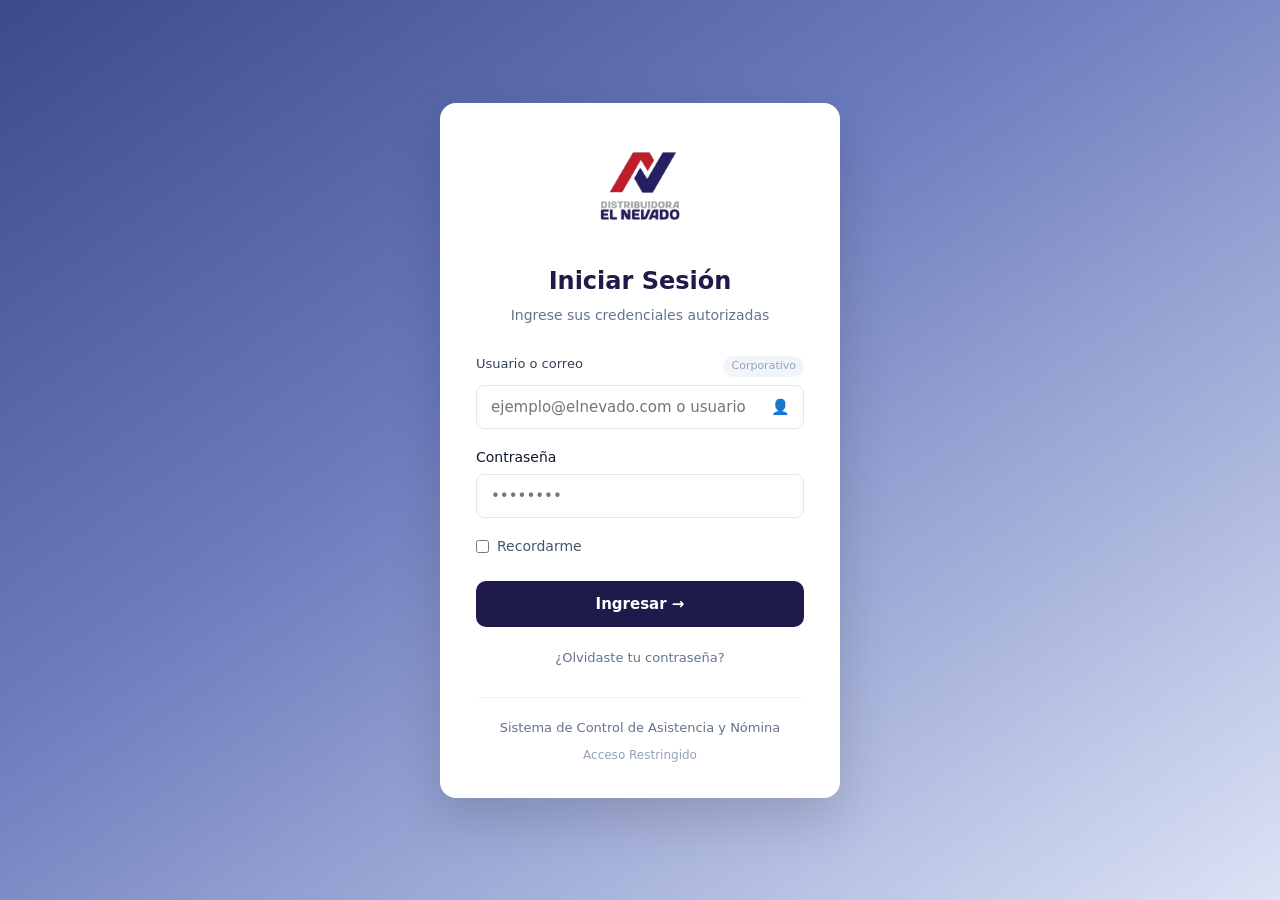
==== Frontend/index.html @ 81067746 "Primer commit: frontend del sistema El Nevado" ====
<!DOCTYPE html>
<html lang="es">

<head>
    <meta charset="UTF-8">
    <meta name="viewport" content="width=device-width, initial-scale=1.0">
    <title>Iniciar Sesión | Distribuidora El Nevado</title>
    <link rel="stylesheet" href="recursos/main.css">
    <link rel="stylesheet" href="recursos/login.css">
</head>

<body class="login-page">

    <div class="login-container">
        <div class="login-card">

            <!-- Logo -->
            <div class="login-card__logo">
                <img src="recursos/logo.png" alt="El Nevado">
            </div>

            <!-- Título -->
            <h1 class="login-card__title">Iniciar Sesión</h1>
            <p class="login-card__subtitle">Ingrese sus credenciales autorizadas</p>

            <!-- Formulario -->
            <form class="login-form" action="inicio.html" method="GET">

                <!-- Usuario -->
                <div class="form-group">
                    <div class="label-row">
                        <label for="usuario">Usuario o correo</label>
                        <span class="label-tag">Corporativo</span>
                    </div>
                    <div class="input-icon">
                        <input type="text" id="usuario" name="usuario" placeholder="ejemplo@elnevado.com o usuario"
                            required>
                        <span class="icon">👤</span>
                    </div>
                </div>

                <!-- Contraseña -->
                <div class="form-group">
                    <label for="password">Contraseña</label>
                    <div class="input-icon">
                        <input type="password" id="password" name="password" placeholder="••••••••" required>
                        <button type="button" class="toggle-password"></button>
                    </div>
                </div>

                <!-- Recordarme -->
                <div class="form-row">
                    <label class="checkbox-label">
                        <input type="checkbox" name="recordarme">
                        Recordarme
                    </label>
                </div>

                <!-- Botón -->
                <button type="submit" class="btn btn--primary btn--full">
                    Ingresar →
                </button>

                <!-- Olvidé contraseña -->
                <div class="login-form__footer">
                    <a href="#">¿Olvidaste tu contraseña?</a>
                </div>
            </form>

            <!-- Texto inferior -->
            <div class="login-card__bottom">
                <p>Sistema de Control de Asistencia y Nómina</p>
                <span>Acceso Restringido</span>
            </div>

        </div>
    </div>

</body>

</html>
---- Frontend/recursos/main.css ----
/* ===============================
   VARIABLES GLOBALES
================================ */
:root {
    --color-primary: #252060;
    /* Navy */
    --color-primary-dark: #1c184c;
    --color-danger: #BE1D2C;
    /* Rojo del logo */
    --color-success: #22C55E;
    --color-warning: #EAB308;
    --color-text: #0F172A;
    --color-text-light: #64748B;
    --color-border: #E2E8F0;
    --color-bg: #F8FAFC;
    --color-white: #FFFFFF;

    --radius: 10px;
    --shadow: 0 10px 30px rgba(0, 0, 0, 0.08);
    --transition: all 0.25s ease;
}

/* ===============================
   RESET BÁSICO
================================ */
*,
*::before,
*::after {
    margin: 0;
    padding: 0;
    box-sizing: border-box;
}

html {
    font-size: 16px;
}

body {
    font-family: 'Inter', system-ui, -apple-system, BlinkMacSystemFont, 'Segoe UI', Roboto, sans-serif;
    color: var(--color-text);
    background-color: var(--color-bg);
    line-height: 1.5;
    -webkit-font-smoothing: antialiased;
}

a {
    text-decoration: none;
    color: inherit;
}

img {
    max-width: 100%;
    display: block;
}

button,
input {
    font-family: inherit;
}

/* ===============================
   BOTONES
================================ */
.btn {
    display: inline-flex;
    align-items: center;
    justify-content: center;
    gap: 8px;
    padding: 12px 20px;
    border-radius: 8px;
    font-size: 15px;
    font-weight: 600;
    border: none;
    cursor: pointer;
    transition: var(--transition);
}

.btn--primary {
    background-color: var(--color-primary);
    color: var(--color-white);
}

.btn--primary:hover {
    background-color: var(--color-primary-dark);
}

.btn--full {
    width: 100%;
}

/* ===============================
   FORMULARIOS
================================ */
.form-group {
    margin-bottom: 18px;
}

.form-group label {
    display: block;
    font-size: 14px;
    font-weight: 500;
    margin-bottom: 6px;
    color: var(--color-text);
}

.form-group input[type="text"],
.form-group input[type="password"],
.form-group input[type="email"] {
    width: 100%;
    padding: 12px 14px;
    border: 1px solid var(--color-border);
    border-radius: 8px;
    font-size: 15px;
    transition: var(--transition);
    background-color: var(--color-white);
}

.form-group input:focus {
    outline: none;
    border-color: var(--color-primary);
    box-shadow: 0 0 0 3px rgba(37, 32, 96, 0.12);
}

.form-group--checkbox {
    display: flex;
    align-items: center;
    gap: 8px;
    margin-bottom: 22px;
}

.form-group--checkbox label {
    margin-bottom: 0;
    font-weight: 400;
    cursor: pointer;
}
---- Frontend/recursos/login.css ----
/* ===============================
   PÁGINA DE LOGIN
================================ */
.login-page {
    min-height: 100vh;
    display: flex;
    align-items: center;
    justify-content: center;
    background: linear-gradient(145deg, #3b4a8c 0%, #6b7bbd 40%, #dce3f5 100%);
    padding: 20px;
    font-family: 'Inter', system-ui, sans-serif;
}

.login-container {
    width: 100%;
    max-width: 400px;
}

/* ===============================
   CARD
================================ */
.login-card {
    background: #ffffff;
    border-radius: 16px;
    padding: 40px 36px 32px;
    box-shadow: 0 20px 50px rgba(0, 0, 0, 0.15);
    text-align: center;
}

/* Logo */
.login-card__logo {
    margin-bottom: 20px;
}

.login-card__logo img {
    height: 100px;
    margin: 0 auto;
}

/* Título */
.login-card__title {
    font-size: 24px;
    font-weight: 700;
    color: #1e1b4b;
    margin-bottom: 6px;
}

.login-card__subtitle {
    font-size: 14px;
    color: #64748b;
    margin-bottom: 28px;
}

/* Formulario */
.login-form {
    text-align: left;
}

/* Labels */
.label-row {
    display: flex;
    justify-content: space-between;
    align-items: center;
    margin-bottom: 6px;
}

.label-row label {
    font-size: 13px;
    font-weight: 500;
    color: #334155;
}

.label-tag {
    font-size: 11px;
    color: #94a3b8;
    background: #f1f5f9;
    padding: 2px 8px;
    border-radius: 20px;
}

/* Inputs con icono */
.input-icon {
    position: relative;
}

.input-icon input {
    width: 100%;
    padding: 12px 42px 12px 14px;
    border: 1px solid #e2e8f0;
    border-radius: 10px;
    font-size: 14px;
    background: #f8fafc;
    transition: all 0.2s ease;
}

.input-icon input:focus {
    outline: none;
    border-color: #252060;
    background: #fff;
    box-shadow: 0 0 0 3px rgba(37, 32, 96, 0.1);
}

.input-icon .icon,
.input-icon .toggle-password {
    position: absolute;
    right: 14px;
    top: 50%;
    transform: translateY(-50%);
    background: none;
    border: none;
    cursor: pointer;
    font-size: 15px;
    color: #94a3b8;
}

/* Recordarme + En línea */
.form-row {
    display: flex;
    justify-content: space-between;
    align-items: center;
    margin: 18px 0 24px;
}

.checkbox-label {
    display: flex;
    align-items: center;
    gap: 8px;
    font-size: 14px;
    color: #475569;
    cursor: pointer;
}

.status-online {
    display: flex;
    align-items: center;
    gap: 6px;
    font-size: 13px;
    color: #16a34a;
    font-weight: 500;
}

.status-online .dot {
    width: 8px;
    height: 8px;
    background: #22c55e;
    border-radius: 50%;
}

/* Botón */
.btn--primary {
    background: #1e1b4b;
    color: white;
    padding: 14px;
    border-radius: 10px;
    font-size: 15px;
    font-weight: 600;
    border: none;
    cursor: pointer;
    transition: all 0.2s ease;
}

.btn--primary:hover {
    background: #312e81;
}

.btn--full {
    width: 100%;
}

/* Footer del form */
.login-form__footer {
    margin-top: 18px;
    text-align: center;
}

.login-form__footer a {
    font-size: 13px;
    color: #64748b;
}

.login-form__footer a:hover {
    color: #BE1D2C;
}

/* Texto inferior */
.login-card__bottom {
    margin-top: 28px;
    padding-top: 20px;
    border-top: 1px solid #f1f5f9;
}

.login-card__bottom p {
    font-size: 13px;
    color: #64748b;
    margin-bottom: 4px;
}

.login-card__bottom span {
    font-size: 12px;
    color: #94a3b8;
}
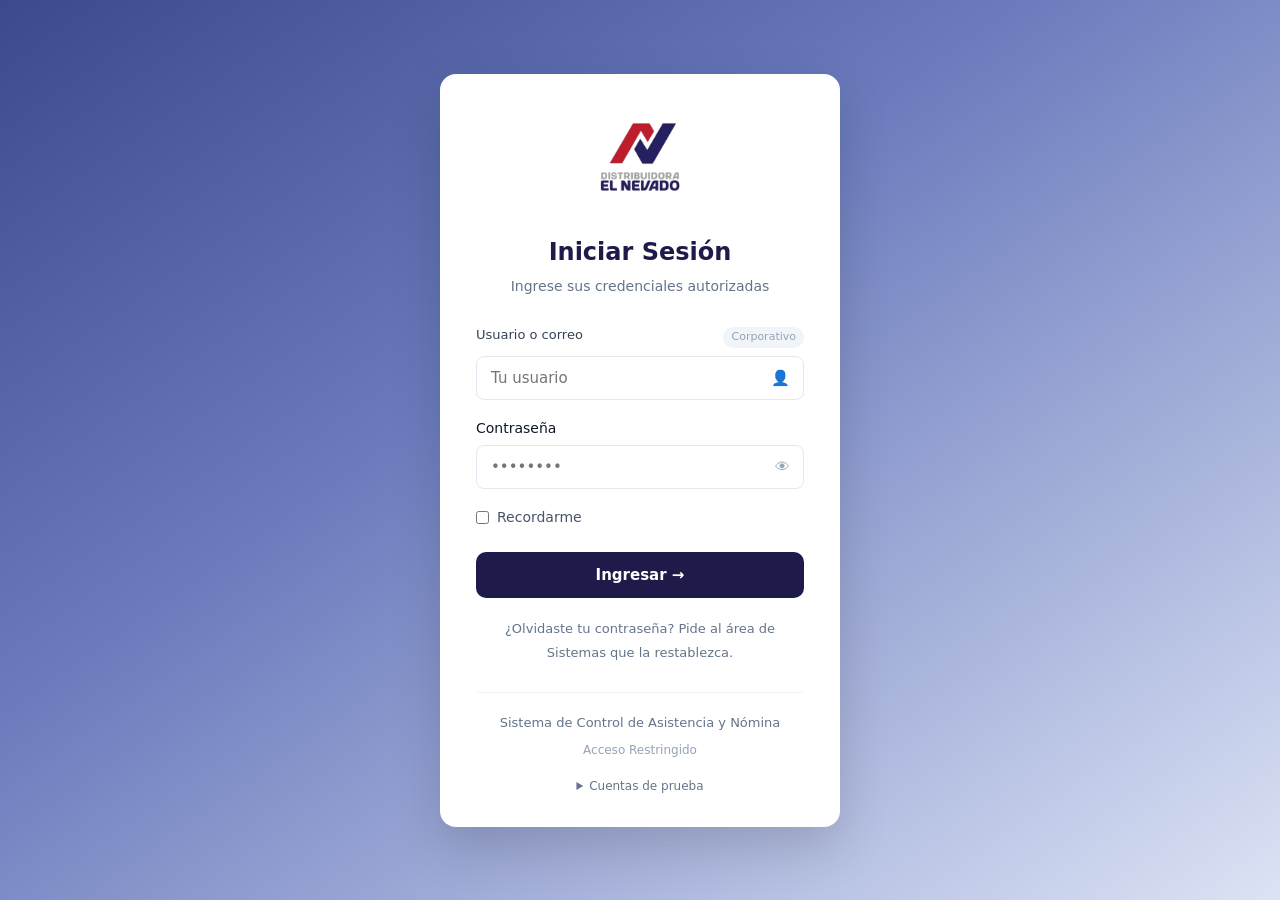
==== commit a3490b98: "Sistema El Nevado: roles, solicitudes, nómina, lista de asistencia y ajustes - Inicio de sesión con " ====
--- a/Frontend/index.html
+++ b/Frontend/index.html
@@ -7,6 +7,8 @@
     <title>Iniciar Sesión | Distribuidora El Nevado</title>
     <link rel="stylesheet" href="recursos/main.css">
     <link rel="stylesheet" href="recursos/login.css">
+    <!-- Sesión y permisos por rol (antes que cualquier otro script) -->
+    <script src="recursos/sesion.js"></script>
 </head>
 
 <body class="login-page">
@@ -24,7 +26,7 @@
             <p class="login-card__subtitle">Ingrese sus credenciales autorizadas</p>
 
             <!-- Formulario -->
-            <form class="login-form" action="inicio.html" method="GET">
+            <form class="login-form" id="loginForm" novalidate>
 
                 <!-- Usuario -->
                 <div class="form-group">
@@ -33,7 +35,7 @@
                         <span class="label-tag">Corporativo</span>
                     </div>
                     <div class="input-icon">
-                        <input type="text" id="usuario" name="usuario" placeholder="ejemplo@elnevado.com o usuario"
+                        <input type="text" id="usuario" name="usuario" placeholder="Tu usuario" autocomplete="username"
                             required>
                         <span class="icon">👤</span>
                     </div>
@@ -43,18 +45,20 @@
                 <div class="form-group">
                     <label for="password">Contraseña</label>
                     <div class="input-icon">
-                        <input type="password" id="password" name="password" placeholder="••••••••" required>
-                        <button type="button" class="toggle-password"></button>
+                        <input type="password" id="password" name="password" placeholder="••••••••" autocomplete="current-password" required>
+                        <button type="button" class="toggle-password" id="togglePassword" aria-label="Mostrar contraseña">👁</button>
                     </div>
                 </div>
 
                 <!-- Recordarme -->
                 <div class="form-row">
                     <label class="checkbox-label">
-                        <input type="checkbox" name="recordarme">
+                        <input type="checkbox" name="recordarme" id="recordarme">
                         Recordarme
                     </label>
                 </div>
+
+                <p class="login-error hidden" id="loginError" role="alert"></p>
 
                 <!-- Botón -->
                 <button type="submit" class="btn btn--primary btn--full">
@@ -63,7 +67,7 @@
 
                 <!-- Olvidé contraseña -->
                 <div class="login-form__footer">
-                    <a href="#">¿Olvidaste tu contraseña?</a>
+                    <span>¿Olvidaste tu contraseña? Pide al área de Sistemas que la restablezca.</span>
                 </div>
             </form>
 
@@ -73,9 +77,53 @@
                 <span>Acceso Restringido</span>
             </div>
 
+            <!-- Cuentas de prueba: se quitan cuando exista el servidor -->
+            <details class="login-demo">
+                <summary>Cuentas de prueba</summary>
+                <ul>
+                    <li><strong>super</strong> / super123 · Super usuario</li>
+                    <li><strong>rh</strong> / rh123 · Recursos Humanos</li>
+                    <li><strong>admin01</strong> / admin123 · Admin sucursal 01</li>
+                    <li><strong>admin05</strong> / admin123 · Admin sucursal 05</li>
+                    <li><strong>sistemas</strong> / sistemas123 · Sistemas</li>
+                </ul>
+            </details>
+
         </div>
     </div>
 
+    <script>
+        const formulario = document.getElementById('loginForm');
+        const mensajeError = document.getElementById('loginError');
+        const campoPassword = document.getElementById('password');
+
+        function mostrarError(texto) {
+            mensajeError.textContent = texto;
+            mensajeError.classList.remove('hidden');
+        }
+
+        formulario.addEventListener('submit', (evento) => {
+            evento.preventDefault();
+            const usuario = document.getElementById('usuario').value.trim();
+            const contrasena = campoPassword.value;
+            if (!usuario || !contrasena) return mostrarError('Escribe tu usuario y tu contraseña.');
+
+            const resultado = iniciarSesion(usuario, contrasena, document.getElementById('recordarme').checked);
+            if (resultado.error) {
+                mostrarError(resultado.error);
+                campoPassword.value = '';
+                campoPassword.focus();
+                return;
+            }
+            location.href = ROLES[resultado.usuario.rol].inicio;
+        });
+
+        document.getElementById('togglePassword').addEventListener('click', (evento) => {
+            const mostrar = campoPassword.type === 'password';
+            campoPassword.type = mostrar ? 'text' : 'password';
+            evento.currentTarget.setAttribute('aria-label', mostrar ? 'Ocultar contraseña' : 'Mostrar contraseña');
+        });
+    </script>
 </body>
 
 </html>
--- a/Frontend/recursos/main.css
+++ b/Frontend/recursos/main.css
@@ -14,6 +14,17 @@
     --color-border: #E2E8F0;
     --color-bg: #F8FAFC;
     --color-white: #FFFFFF;
+
+    /* ---- Un color por concepto, el mismo en todas las páginas ----
+       bg = fondo de la etiqueta · tx = texto · pt = punto, icono o barra */
+    --asistencia-bg: #dcfce7;  --asistencia-tx: #15803d;  --asistencia-pt: #22c55e;   /* verde: asistió, a tiempo, activo */
+    --retardo-bg: #fef3c7;     --retardo-tx: #b45309;     --retardo-pt: #f59e0b;      /* ámbar: retardo, salida temprana */
+    --falta-bg: #fee2e2;       --falta-tx: #b91c1c;       --falta-pt: #ef4444;        /* rojo: falta, falta administrativa */
+    --permiso-bg: #dbeafe;     --permiso-tx: #1d4ed8;     --permiso-pt: #3b82f6;      /* azul: permiso */
+    --vacaciones-bg: #ede9fe;  --vacaciones-tx: #6d28d9;  --vacaciones-pt: #8b5cf6;   /* morado: vacaciones */
+    --incapacidad-bg: #fce7f3; --incapacidad-tx: #be185d; --incapacidad-pt: #db2777;  /* rosa: incapacidad */
+    --descanso-bg: #f1f5f9;    --descanso-tx: #64748b;    --descanso-pt: #cbd5e1;     /* gris: descanso */
+    --baja-bg: #e2e8f0;        --baja-tx: #334155;                                    /* gris oscuro: baja */
 
     --radius: 10px;
     --shadow: 0 10px 30px rgba(0, 0, 0, 0.08);
@@ -132,4 +143,44 @@
     margin-bottom: 0;
     font-weight: 400;
     cursor: pointer;
-}+}
+/* ===============================
+   COLORES POR CONCEPTO
+   Se usan sobre cualquier etiqueta, píldora o punto para que
+   vacaciones, incapacidad, permiso, etc. se vean igual en todo el sistema.
+================================ */
+.color-asistencia { background: var(--asistencia-bg) !important; color: var(--asistencia-tx) !important; }
+.color-retardo { background: var(--retardo-bg) !important; color: var(--retardo-tx) !important; }
+.color-falta { background: var(--falta-bg) !important; color: var(--falta-tx) !important; }
+.color-permiso { background: var(--permiso-bg) !important; color: var(--permiso-tx) !important; }
+.color-vacaciones { background: var(--vacaciones-bg) !important; color: var(--vacaciones-tx) !important; }
+.color-incapacidad { background: var(--incapacidad-bg) !important; color: var(--incapacidad-tx) !important; }
+.color-descanso { background: var(--descanso-bg) !important; color: var(--descanso-tx) !important; }
+.color-baja { background: var(--baja-bg) !important; color: var(--baja-tx) !important; }
+
+/* Cifras e iconos de las tarjetas */
+.kpi-card__value.asistencia { color: var(--asistencia-tx); }
+.kpi-card__value.retardo { color: var(--retardo-tx); }
+.kpi-card__value.falta { color: var(--falta-tx); }
+.kpi-card__value.permiso { color: var(--permiso-tx); }
+.kpi-card__value.vacaciones { color: var(--vacaciones-tx); }
+.kpi-card__value.incapacidad { color: var(--incapacidad-tx); }
+
+/* Sucursal del admin: texto fijo en lugar de lista desplegable */
+.sucursal-fija {
+    display: inline-flex;
+    align-items: center;
+    gap: 6px;
+    padding: 8px 14px;
+    border-radius: 999px;
+    background: #eef2ff;
+    color: #252060;
+    font-size: 14px;
+    font-weight: 700;
+    white-space: nowrap;
+}
+
+.sucursal-fija::before {
+    content: '📍';
+    font-size: 13px;
+}
--- a/Frontend/recursos/login.css
+++ b/Frontend/recursos/login.css
@@ -198,4 +198,43 @@
 .login-card__bottom span {
     font-size: 12px;
     color: #94a3b8;
-}+}
+/* ===============================
+   ERROR Y CUENTAS DE PRUEBA
+================================ */
+.hidden {
+    display: none;
+}
+
+.login-error {
+    margin: -8px 0 16px;
+    padding: 10px 12px;
+    border-radius: 8px;
+    background: #fef2f2;
+    border: 1px solid #fecaca;
+    color: #b91c1c;
+    font-size: 13px;
+}
+
+.login-form__footer span {
+    font-size: 13px;
+    color: #64748b;
+}
+
+.login-demo {
+    margin-top: 16px;
+    font-size: 12px;
+    color: #64748b;
+    text-align: left;
+}
+
+.login-demo summary {
+    cursor: pointer;
+    text-align: center;
+}
+
+.login-demo ul {
+    margin: 10px 0 0;
+    padding-left: 18px;
+    line-height: 1.8;
+}
